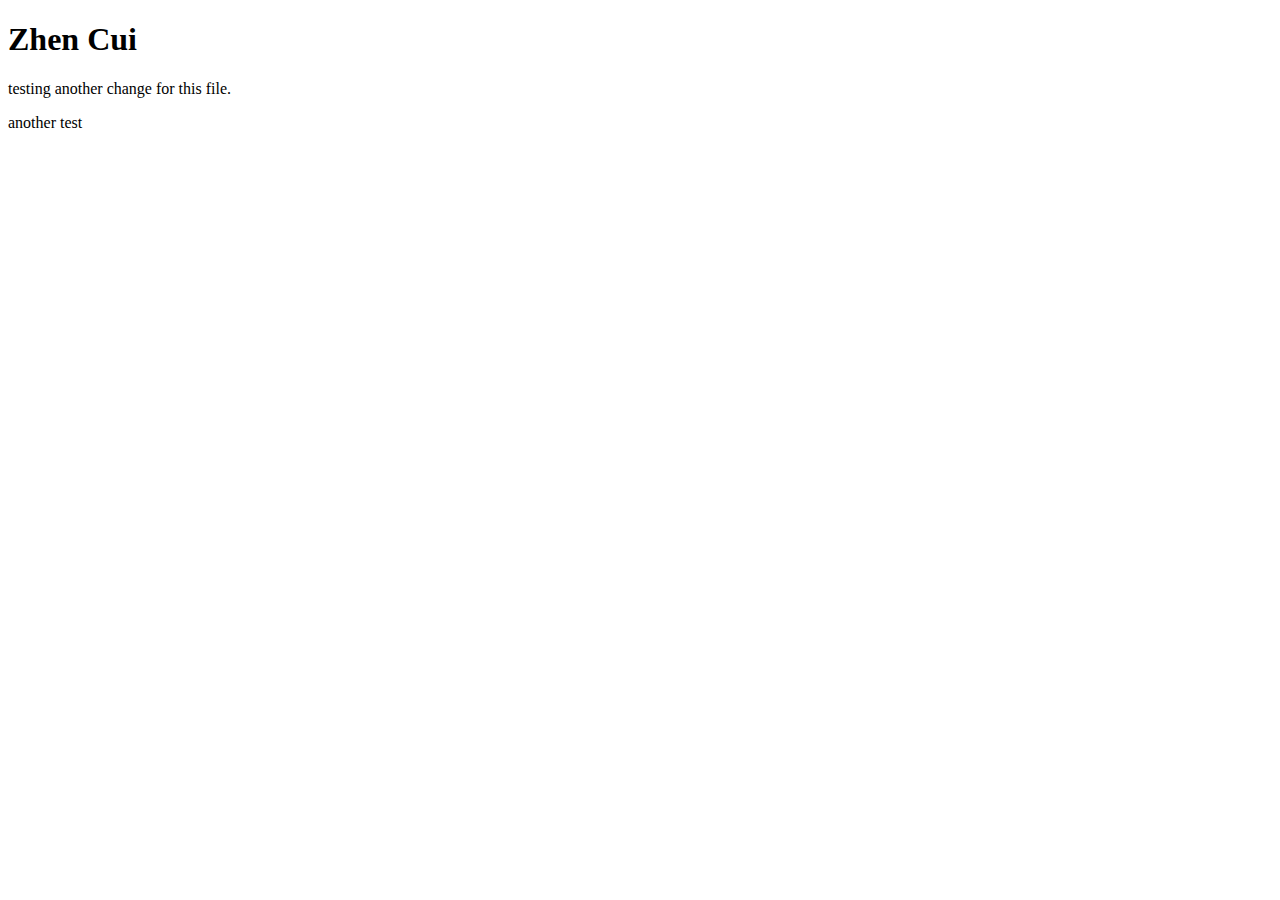
==== index.html @ ab896027 "another change" ====
<!DOCTYPE html>
<html lang="en">
<head>
    <meta charset="UTF-8">
    <meta name="viewport" content="width=<device-width>, initial-scale=1.0">
    <meta http-equiv="X-UA-Compatible" content="ie=edge">
    <title>Document</title>
</head>
<body>
    <h1>Zhen Cui</h1>
    <p>testing another change for this file.</p>
    <p>another test</p>
</body>
</html>
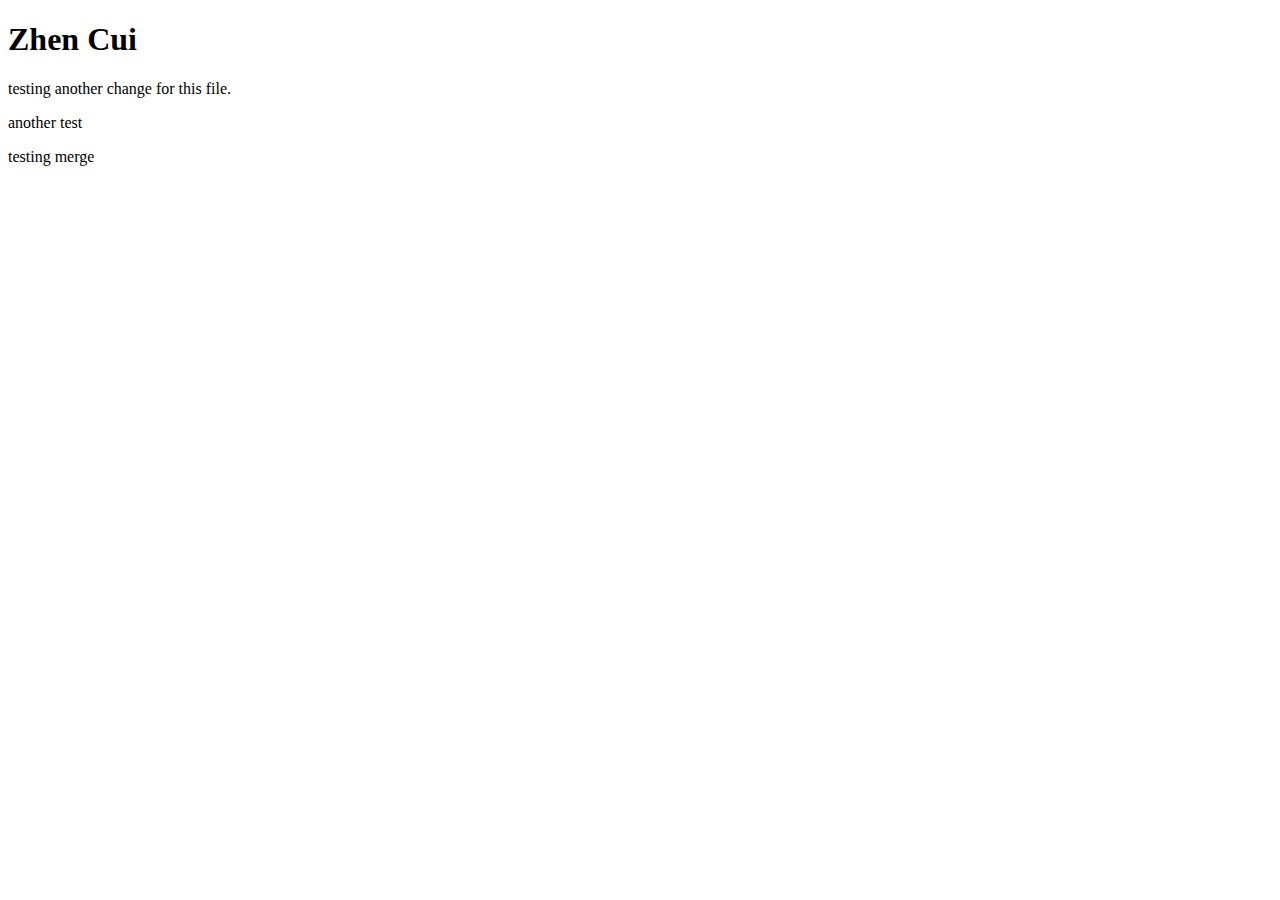
==== commit 3f7bbbbe: "Update index.html" ====
--- a/index.html
+++ b/index.html
@@ -10,5 +10,6 @@
     <h1>Zhen Cui</h1>
     <p>testing another change for this file.</p>
     <p>another test</p>
+    <p>testing merge</p>
 </body>
 </html>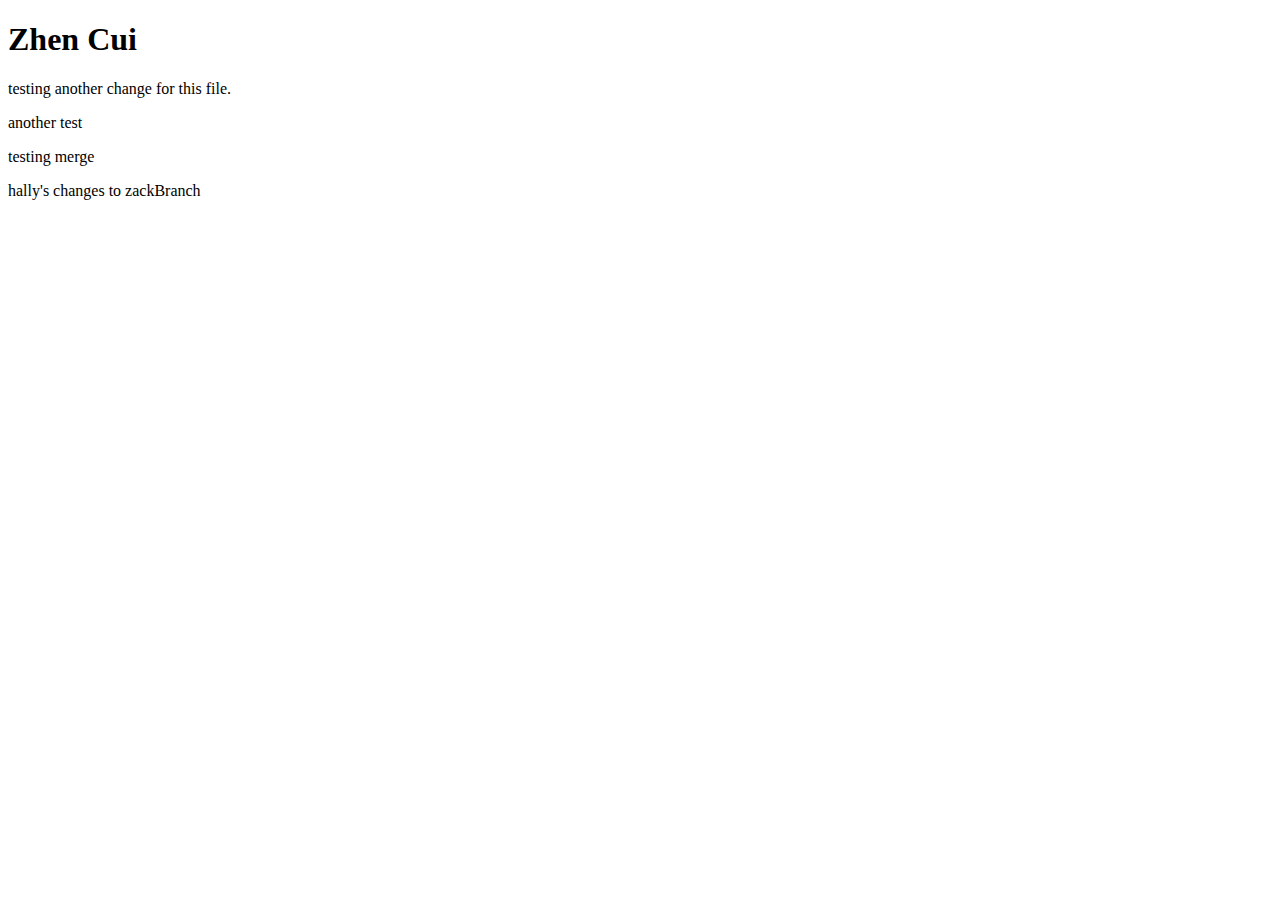
==== commit 0334d78c: "updating zackBranch" ====
--- a/index.html
+++ b/index.html
@@ -11,5 +11,6 @@
     <p>testing another change for this file.</p>
     <p>another test</p>
     <p>testing merge</p>
+    <p>hally's changes to zackBranch</p>
 </body>
 </html>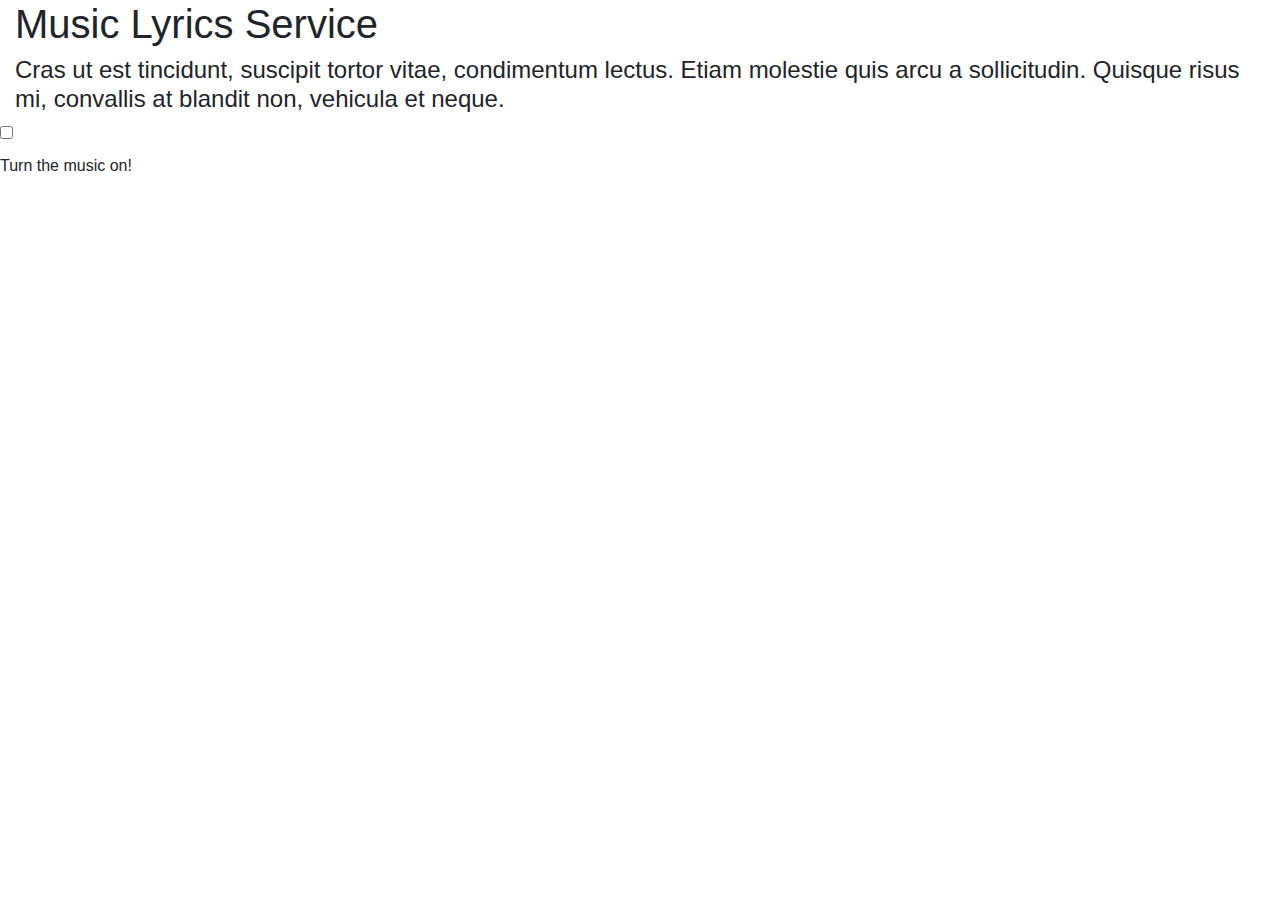
==== commit c2b0e5f8: "updated html file" ====
--- a/index.html
+++ b/index.html
@@ -1,16 +1,48 @@
-<!DOCTYPE html>
-<html lang="en">
-<head>
-    <meta charset="UTF-8">
-    <meta name="viewport" content="width=<device-width>, initial-scale=1.0">
-    <meta http-equiv="X-UA-Compatible" content="ie=edge">
-    <title>Document</title>
-</head>
-<body>
-    <h1>Zhen Cui</h1>
-    <p>testing another change for this file.</p>
-    <p>another test</p>
-    <p>testing merge</p>
-    <p>hally's changes to zackBranch</p>
-</body>
+<!DOCTYPE html>
+<html lang="en">
+<head>
+    <meta charset="UTF-8">
+    <meta name="viewport" content="width=device-width, initial-scale=1.0">
+    <meta http-equiv="X-UA-Compatible" content="ie=edge">
+    <title>Music & Lyrics</title>
+
+    <!-- bootstrap css -->
+    <link rel="stylesheet" href="https://stackpath.bootstrapcdn.com/bootstrap/4.3.1/css/bootstrap.min.css" integrity="sha384-ggOyR0iXCbMQv3Xipma34MD+dH/1fQ784/j6cY/iJTQUOhcWr7x9JvoRxT2MZw1T" crossorigin="anonymous">
+    
+    <!-- custom css -->
+    <link rel="stylesheet" href="assets/css/index.css">
+</head>
+<body>
+    
+    <div class="container-fluid intro-container">
+        <div class="intro-background"></div>
+        <h1>Music Lyrics Service</h1>
+        <!-- change this later -->
+        <h4>Cras ut est tincidunt, suscipit tortor vitae, condimentum lectus. 
+            Etiam molestie quis arcu a sollicitudin. Quisque risus mi, convallis 
+            at blandit non, vehicula et neque.
+        </h4>
+    </div>
+
+    <label class="switch-container">
+        <input type="checkbox">
+        <span class="switch-button"></span>
+    </label>
+
+    <p id="on-label">Turn the music on!</p>
+    
+
+    <!-- footer -->
+
+    <!-- bootstrap js -->
+    <script src="https://code.jquery.com/jquery-3.3.1.slim.min.js" integrity="sha384-q8i/X+965DzO0rT7abK41JStQIAqVgRVzpbzo5smXKp4YfRvH+8abtTE1Pi6jizo" crossorigin="anonymous"></script>
+    <script src="https://cdnjs.cloudflare.com/ajax/libs/popper.js/1.14.7/umd/popper.min.js" integrity="sha384-UO2eT0CpHqdSJQ6hJty5KVphtPhzWj9WO1clHTMGa3JDZwrnQq4sF86dIHNDz0W1" crossorigin="anonymous"></script>
+    <script src="https://stackpath.bootstrapcdn.com/bootstrap/4.3.1/js/bootstrap.min.js" integrity="sha384-JjSmVgyd0p3pXB1rRibZUAYoIIy6OrQ6VrjIEaFf/nJGzIxFDsf4x0xIM+B07jRM" crossorigin="anonymous"></script>
+
+    <!-- jQuery CDN -->
+    <script src="https://code.jquery.com/jquery-3.4.1.min.js" integrity="sha256-CSXorXvZcTkaix6Yvo6HppcZGetbYMGWSFlBw8HfCJo=" crossorigin="anonymous"></script>
+
+    <!-- custom js -->
+    <script src="assets/javascript/index.js"></script>
+</body>
 </html>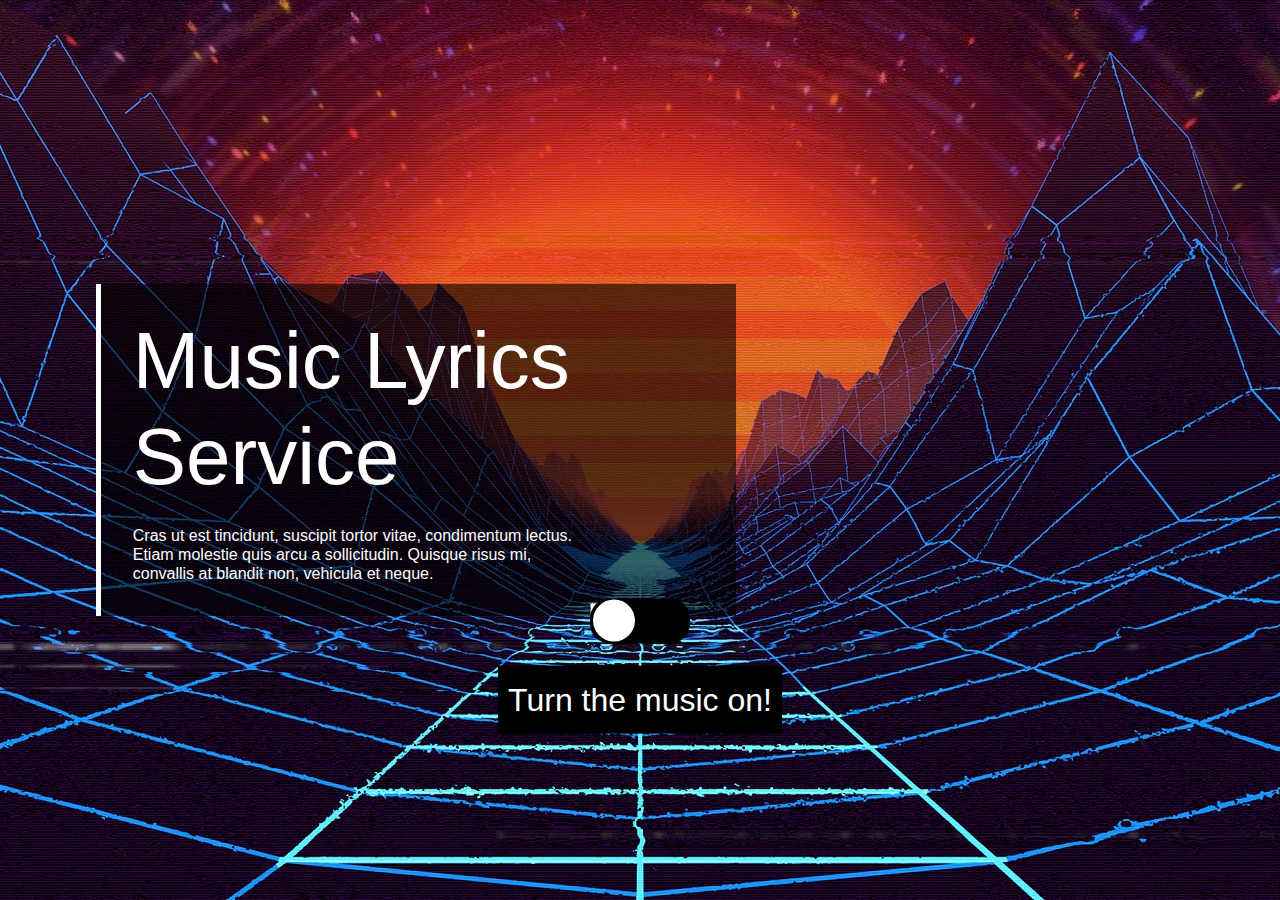
==== commit f3fd0e34: "changed file name" ====
--- a/index.html
+++ b/index.html
@@ -1,48 +1,48 @@
-<!DOCTYPE html>
-<html lang="en">
-<head>
-    <meta charset="UTF-8">
-    <meta name="viewport" content="width=device-width, initial-scale=1.0">
-    <meta http-equiv="X-UA-Compatible" content="ie=edge">
-    <title>Music & Lyrics</title>
-
-    <!-- bootstrap css -->
-    <link rel="stylesheet" href="https://stackpath.bootstrapcdn.com/bootstrap/4.3.1/css/bootstrap.min.css" integrity="sha384-ggOyR0iXCbMQv3Xipma34MD+dH/1fQ784/j6cY/iJTQUOhcWr7x9JvoRxT2MZw1T" crossorigin="anonymous">
-    
-    <!-- custom css -->
-    <link rel="stylesheet" href="assets/css/index.css">
-</head>
-<body>
-    
-    <div class="container-fluid intro-container">
-        <div class="intro-background"></div>
-        <h1>Music Lyrics Service</h1>
-        <!-- change this later -->
-        <h4>Cras ut est tincidunt, suscipit tortor vitae, condimentum lectus. 
-            Etiam molestie quis arcu a sollicitudin. Quisque risus mi, convallis 
-            at blandit non, vehicula et neque.
-        </h4>
-    </div>
-
-    <label class="switch-container">
-        <input type="checkbox">
-        <span class="switch-button"></span>
-    </label>
-
-    <p id="on-label">Turn the music on!</p>
-    
-
-    <!-- footer -->
-
-    <!-- bootstrap js -->
-    <script src="https://code.jquery.com/jquery-3.3.1.slim.min.js" integrity="sha384-q8i/X+965DzO0rT7abK41JStQIAqVgRVzpbzo5smXKp4YfRvH+8abtTE1Pi6jizo" crossorigin="anonymous"></script>
-    <script src="https://cdnjs.cloudflare.com/ajax/libs/popper.js/1.14.7/umd/popper.min.js" integrity="sha384-UO2eT0CpHqdSJQ6hJty5KVphtPhzWj9WO1clHTMGa3JDZwrnQq4sF86dIHNDz0W1" crossorigin="anonymous"></script>
-    <script src="https://stackpath.bootstrapcdn.com/bootstrap/4.3.1/js/bootstrap.min.js" integrity="sha384-JjSmVgyd0p3pXB1rRibZUAYoIIy6OrQ6VrjIEaFf/nJGzIxFDsf4x0xIM+B07jRM" crossorigin="anonymous"></script>
-
-    <!-- jQuery CDN -->
-    <script src="https://code.jquery.com/jquery-3.4.1.min.js" integrity="sha256-CSXorXvZcTkaix6Yvo6HppcZGetbYMGWSFlBw8HfCJo=" crossorigin="anonymous"></script>
-
-    <!-- custom js -->
-    <script src="assets/javascript/index.js"></script>
-</body>
+<!DOCTYPE html>
+<html lang="en">
+<head>
+    <meta charset="UTF-8">
+    <meta name="viewport" content="width=device-width, initial-scale=1.0">
+    <meta http-equiv="X-UA-Compatible" content="ie=edge">
+    <title>Music & Lyrics</title>
+
+    <!-- bootstrap css -->
+    <link rel="stylesheet" href="https://stackpath.bootstrapcdn.com/bootstrap/4.3.1/css/bootstrap.min.css" integrity="sha384-ggOyR0iXCbMQv3Xipma34MD+dH/1fQ784/j6cY/iJTQUOhcWr7x9JvoRxT2MZw1T" crossorigin="anonymous">
+    
+    <!-- custom css -->
+    <link rel="stylesheet" href="assets/css/front.css">
+</head>
+<body>
+    
+    <div class="container-fluid intro-container">
+        <div class="intro-background"></div>
+        <h1>Music Lyrics Service</h1>
+        <!-- change this later -->
+        <h4>Cras ut est tincidunt, suscipit tortor vitae, condimentum lectus. 
+            Etiam molestie quis arcu a sollicitudin. Quisque risus mi, convallis 
+            at blandit non, vehicula et neque.
+        </h4>
+    </div>
+
+    <label class="switch-container">
+        <input type="checkbox">
+        <span class="switch-button"></span>
+    </label>
+
+    <p id="on-label">Turn the music on!</p>
+    
+
+    <!-- footer -->
+
+    <!-- bootstrap js -->
+    <script src="https://code.jquery.com/jquery-3.3.1.slim.min.js" integrity="sha384-q8i/X+965DzO0rT7abK41JStQIAqVgRVzpbzo5smXKp4YfRvH+8abtTE1Pi6jizo" crossorigin="anonymous"></script>
+    <script src="https://cdnjs.cloudflare.com/ajax/libs/popper.js/1.14.7/umd/popper.min.js" integrity="sha384-UO2eT0CpHqdSJQ6hJty5KVphtPhzWj9WO1clHTMGa3JDZwrnQq4sF86dIHNDz0W1" crossorigin="anonymous"></script>
+    <script src="https://stackpath.bootstrapcdn.com/bootstrap/4.3.1/js/bootstrap.min.js" integrity="sha384-JjSmVgyd0p3pXB1rRibZUAYoIIy6OrQ6VrjIEaFf/nJGzIxFDsf4x0xIM+B07jRM" crossorigin="anonymous"></script>
+
+    <!-- jQuery CDN -->
+    <script src="https://code.jquery.com/jquery-3.4.1.min.js" integrity="sha256-CSXorXvZcTkaix6Yvo6HppcZGetbYMGWSFlBw8HfCJo=" crossorigin="anonymous"></script>
+
+    <!-- custom js -->
+    <script src="assets/javascript/index.js"></script>
+</body>
 </html>--- a/assets/css/front.css
+++ b/assets/css/front.css
@@ -0,0 +1,116 @@
+html, body{
+    padding: 0%;
+    margin: 0%;
+    background-image: url('../images/background-home.jpg');
+    background-position: top;
+    background-repeat: no-repeat;
+}
+.intro-container{
+    position: absolute;
+    top: 50%;
+    left: 15%;
+    transform: translate(-15%, -50%);
+    /*background-color: red;*/
+    width: 50%;
+    /* z-index: 1; */
+    padding: 0%;
+    border-left: 5px solid #FFFFFF;
+}
+.intro-background{
+    position: absolute;
+    background-color: #000000;
+    height: 100%;
+    width: 100%;
+    z-index: -1;
+    opacity: 0.6;
+}
+h1{
+    color: #FFFFFF;
+    margin: 2.5% 5%;
+    font-size: 5em;
+    padding: 2% 0px;
+}
+h4{
+    color: #FFFFFF;
+    margin: -20px auto 20px 5%;
+    font-size: 1em;
+    width: 70%;
+    padding: 2% 0px;
+}
+
+/*.switch-container {
+    /* position: absolute;
+    top: 70%;
+    left: 50%;
+    transform: translate(-50%, -70%); */
+    /* padding: 10px 55px;
+    border-radius: 25px;
+    font-weight: bold; 
+}
+
+
+/* switch box / container */
+.switch-container{
+    width: 100px;
+    height: 45px;
+    /* position: relative; */
+    position: absolute;
+    top: 70%;
+    left: 50%;
+    transform: translate(-50%, -70%);
+    display: inline-block;
+  }
+  /* hiding the actual checkbox */
+  input{
+    display: inline-block;
+  }
+  /* the main switch */
+  .switch-button{
+    border-radius: 20px;
+    position: absolute;
+    top: 0;
+    bottom: 0;
+    left: 0;
+    right: 0;
+    transition: .4s;
+    cursor: pointer;
+    background-color: black;
+    
+  }
+  .switch-button:before{
+    content: "";
+    background-color: white;
+    height: 42px;
+    width: 42px;
+    left: 3px;
+    bottom: 2px;
+    position: absolute;
+    transition: .4s;
+    border-radius: 50%;
+  }
+  input:checked + .switch-button {
+    background-color: limegreen;
+    color: white;
+  }
+  
+  input:focus + .switch-button {
+    box-shadow: 0 0 1px #2196F3;
+  }
+  input:checked + .switch-button:before {
+    -webkit-transform: translateX(53px);
+    -ms-transform: translateX(53px);
+    transform: translateX(53px);
+  }
+  
+
+  #on-label{
+      color: #FFFFFF;
+      position: absolute;
+      top: 80%;
+      left: 50%;
+      transform: translate(-50%, -80%);
+      font-size: 2em;
+      background-color: #000000;
+      padding: 10px;
+  }
+
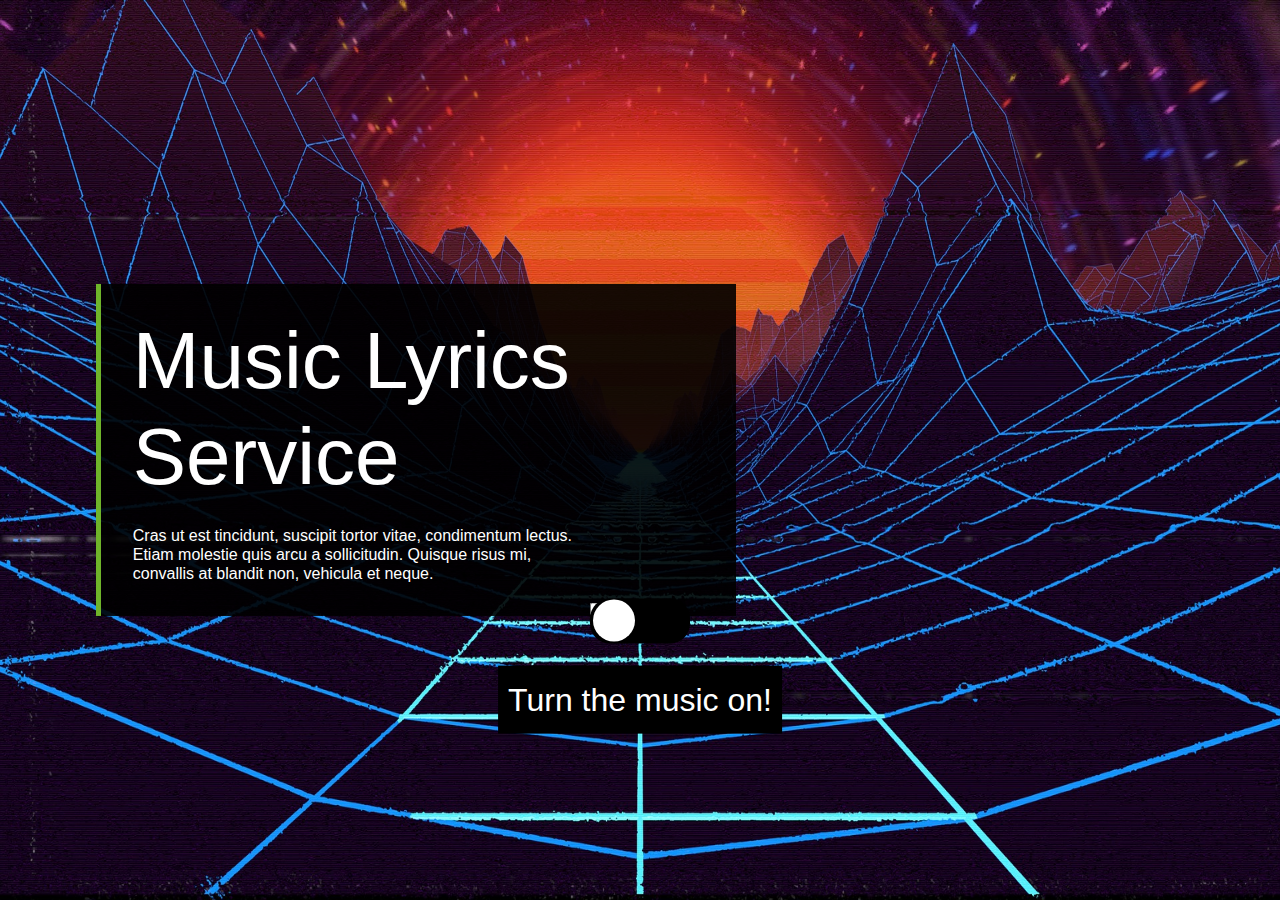
==== commit ee6b30e9: "updated files" ====
--- a/index.html
+++ b/index.html
@@ -4,7 +4,7 @@
     <meta charset="UTF-8">
     <meta name="viewport" content="width=device-width, initial-scale=1.0">
     <meta http-equiv="X-UA-Compatible" content="ie=edge">
-    <title>Music & Lyrics</title>
+    <title>MLS - Home</title>
 
     <!-- bootstrap css -->
     <link rel="stylesheet" href="https://stackpath.bootstrapcdn.com/bootstrap/4.3.1/css/bootstrap.min.css" integrity="sha384-ggOyR0iXCbMQv3Xipma34MD+dH/1fQ784/j6cY/iJTQUOhcWr7x9JvoRxT2MZw1T" crossorigin="anonymous">
--- a/assets/css/front.css
+++ b/assets/css/front.css
@@ -3,7 +3,7 @@
     margin: 0%;
     background-image: url('../images/background-home.jpg');
     background-position: top;
-    background-repeat: no-repeat;
+    background-repeat: no-repeat;background-size: 100vw 100vh;
 }
 .intro-container{
     position: absolute;
@@ -14,7 +14,8 @@
     width: 50%;
     /* z-index: 1; */
     padding: 0%;
-    border-left: 5px solid #FFFFFF;
+    border-left: 5px solid #6fb42a;
+    
 }
 .intro-background{
     position: absolute;
@@ -22,7 +23,7 @@
     height: 100%;
     width: 100%;
     z-index: -1;
-    opacity: 0.6;
+    opacity: 0.9;
 }
 h1{
     color: #FFFFFF;
@@ -113,4 +114,11 @@
       background-color: #000000;
       padding: 10px;
   }
-
+  @media screen and (max-width: 1024px){
+    .intro-container{
+    position: absolute;
+    left:50%;
+    transform: translateX(-50%);
+    width:90%;
+    }
+ }
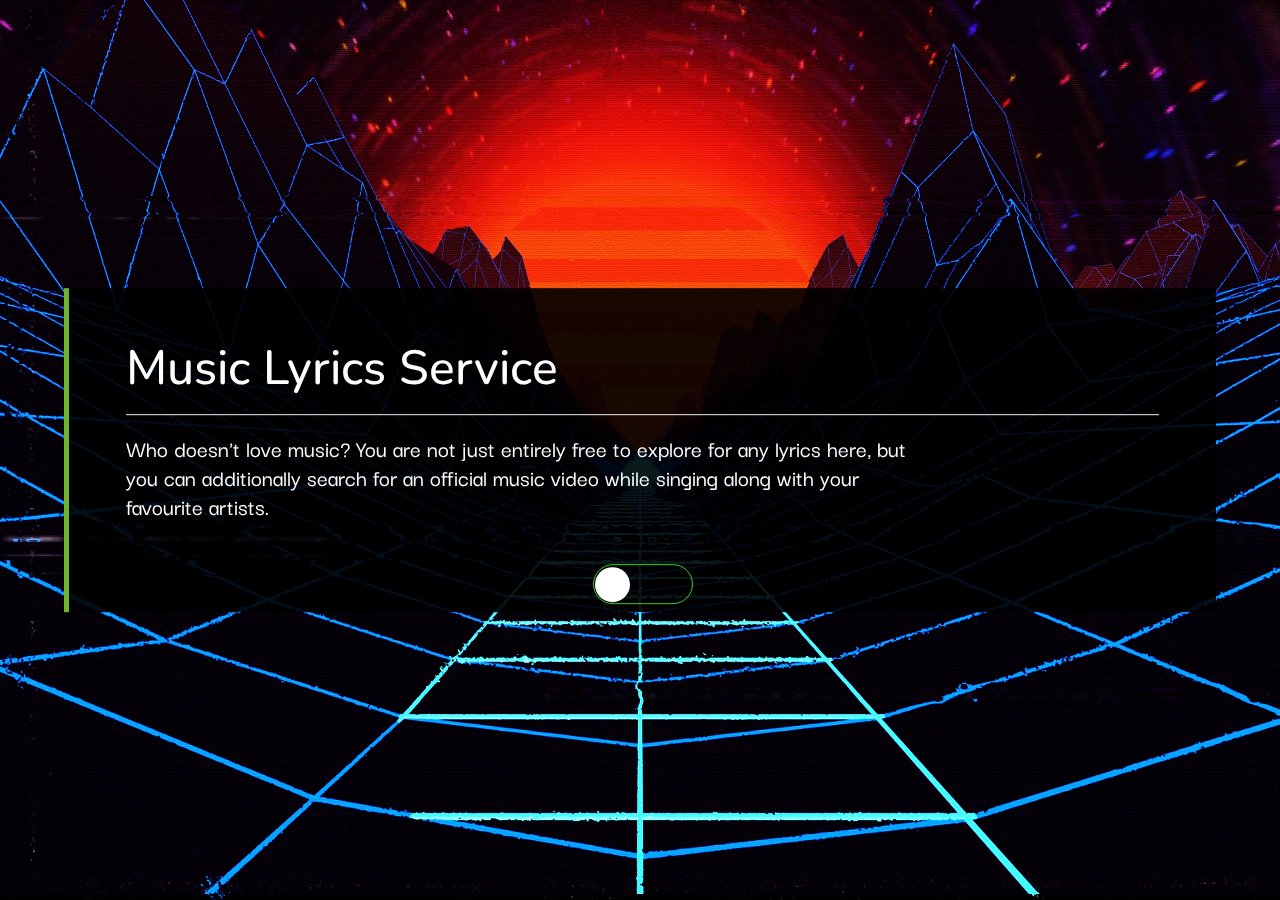
==== commit 8674163a: "files updated" ====
--- a/index.html
+++ b/index.html
@@ -1,5 +1,6 @@
 <!DOCTYPE html>
 <html lang="en">
+
 <head>
     <meta charset="UTF-8">
     <meta name="viewport" content="width=device-width, initial-scale=1.0">
@@ -7,42 +8,56 @@
     <title>MLS - Home</title>
 
     <!-- bootstrap css -->
-    <link rel="stylesheet" href="https://stackpath.bootstrapcdn.com/bootstrap/4.3.1/css/bootstrap.min.css" integrity="sha384-ggOyR0iXCbMQv3Xipma34MD+dH/1fQ784/j6cY/iJTQUOhcWr7x9JvoRxT2MZw1T" crossorigin="anonymous">
-    
+    <link rel="stylesheet" href="https://stackpath.bootstrapcdn.com/bootstrap/4.3.1/css/bootstrap.min.css"
+        integrity="sha384-ggOyR0iXCbMQv3Xipma34MD+dH/1fQ784/j6cY/iJTQUOhcWr7x9JvoRxT2MZw1T" crossorigin="anonymous">
+
+    <!-- google fonts -->
+    <link href="https://fonts.googleapis.com/css?family=Darker+Grotesque|Nunito&display=swap" rel="stylesheet">
+
+
+    <link rel="stylesheet" href="assets/css/glitch-effect.css">
     <!-- custom css -->
     <link rel="stylesheet" href="assets/css/front.css">
+
 </head>
+
 <body>
-    
+    <div class="glitch-box"></div>
     <div class="container-fluid intro-container">
         <div class="intro-background"></div>
         <h1>Music Lyrics Service</h1>
-        <!-- change this later -->
-        <h4>Cras ut est tincidunt, suscipit tortor vitae, condimentum lectus. 
-            Etiam molestie quis arcu a sollicitudin. Quisque risus mi, convallis 
-            at blandit non, vehicula et neque.
+        <hr>
+        <h4>
+            Who doesn't love music? You are not just entirely free to explore for any lyrics here,
+            but you can additionally search for an official music video while singing along with your favourite artists.
         </h4>
+
+        <div class="container-fluid toggle-btn" title="Turn the music on!">
+            <label class="switch-container">
+                <input type="checkbox">
+                <span class="switch-button"></span>
+            </label>
+        </div>
     </div>
 
-    <label class="switch-container">
-        <input type="checkbox">
-        <span class="switch-button"></span>
-    </label>
-
-    <p id="on-label">Turn the music on!</p>
-    
-
-    <!-- footer -->
 
     <!-- bootstrap js -->
-    <script src="https://code.jquery.com/jquery-3.3.1.slim.min.js" integrity="sha384-q8i/X+965DzO0rT7abK41JStQIAqVgRVzpbzo5smXKp4YfRvH+8abtTE1Pi6jizo" crossorigin="anonymous"></script>
-    <script src="https://cdnjs.cloudflare.com/ajax/libs/popper.js/1.14.7/umd/popper.min.js" integrity="sha384-UO2eT0CpHqdSJQ6hJty5KVphtPhzWj9WO1clHTMGa3JDZwrnQq4sF86dIHNDz0W1" crossorigin="anonymous"></script>
-    <script src="https://stackpath.bootstrapcdn.com/bootstrap/4.3.1/js/bootstrap.min.js" integrity="sha384-JjSmVgyd0p3pXB1rRibZUAYoIIy6OrQ6VrjIEaFf/nJGzIxFDsf4x0xIM+B07jRM" crossorigin="anonymous"></script>
+    <script src="https://code.jquery.com/jquery-3.3.1.slim.min.js"
+        integrity="sha384-q8i/X+965DzO0rT7abK41JStQIAqVgRVzpbzo5smXKp4YfRvH+8abtTE1Pi6jizo" crossorigin="anonymous">
+    </script>
+    <script src="https://cdnjs.cloudflare.com/ajax/libs/popper.js/1.14.7/umd/popper.min.js"
+        integrity="sha384-UO2eT0CpHqdSJQ6hJty5KVphtPhzWj9WO1clHTMGa3JDZwrnQq4sF86dIHNDz0W1" crossorigin="anonymous">
+    </script>
+    <script src="https://stackpath.bootstrapcdn.com/bootstrap/4.3.1/js/bootstrap.min.js"
+        integrity="sha384-JjSmVgyd0p3pXB1rRibZUAYoIIy6OrQ6VrjIEaFf/nJGzIxFDsf4x0xIM+B07jRM" crossorigin="anonymous">
+    </script>
 
     <!-- jQuery CDN -->
-    <script src="https://code.jquery.com/jquery-3.4.1.min.js" integrity="sha256-CSXorXvZcTkaix6Yvo6HppcZGetbYMGWSFlBw8HfCJo=" crossorigin="anonymous"></script>
+    <script src="https://code.jquery.com/jquery-3.4.1.min.js"
+        integrity="sha256-CSXorXvZcTkaix6Yvo6HppcZGetbYMGWSFlBw8HfCJo=" crossorigin="anonymous"></script>
 
     <!-- custom js -->
     <script src="assets/javascript/index.js"></script>
 </body>
+
 </html>--- a/assets/css/glitch-effect.css
+++ b/assets/css/glitch-effect.css
@@ -0,0 +1,75 @@
+/* 
+	Source Title: Pure CSS Glitch Animation Effects
+	Source Link: http://www.onlinetutorialsweb.com/pure-css-glitch-animation-effects-glitch-effect-images-tutorial/
+*/
+.glitch-box {
+	position: relative;
+	width: 100%;
+	height: 100vh;
+	background: url(../images/background-home.jpg);
+	background-repeat: no-repeat;
+	background-size: 100% 100%;
+}
+
+.glitch-box:before {
+	content: '';
+	position: absolute;
+	top: 0;
+	left: 0;
+	width: 100%;
+	height: 100%;
+	background: url(../images/background-home.jpg);
+	background-repeat: no-repeat;
+	background-size: 100% 100%;
+	mix-blend-mode: hard-light;
+	
+	animation: animate 1s alternate infinite;
+}
+@keyframes animate {
+	0%
+	{
+		background-position: 0 0;
+		filter: hue-rotate(0deg);
+	}
+	10%
+	{
+		background-position: 5px 0;
+	}
+	20%
+	{
+		background-position: -5px 0;
+	}
+	30%
+	{
+		background-position: 15px 0;
+	}
+	40%
+	{
+		background-position: -5px 0;
+	}
+	50%
+	{
+		background-position: -25px 0;
+	}
+	60%
+	{
+		background-position: -50px 0;
+	}
+	70%
+	{
+		background-position: 0 -20px;
+	}
+	80%
+	{
+		background-position: -60px -20px;
+	}
+	81%
+	{
+		background-position: 0 0;
+	}
+	100%
+	{
+		background-position: 0 0;
+		filter: hue-rotate(360deg);
+	}
+}--- a/assets/css/front.css
+++ b/assets/css/front.css
@@ -1,124 +1,112 @@
-html, body{
-    padding: 0%;
-    margin: 0%;
-    background-image: url('../images/background-home.jpg');
-    background-position: top;
-    background-repeat: no-repeat;background-size: 100vw 100vh;
-}
-.intro-container{
-    position: absolute;
-    top: 50%;
-    left: 15%;
-    transform: translate(-15%, -50%);
-    /*background-color: red;*/
-    width: 50%;
-    /* z-index: 1; */
-    padding: 0%;
-    border-left: 5px solid #6fb42a;
-    
-}
-.intro-background{
-    position: absolute;
-    background-color: #000000;
-    height: 100%;
-    width: 100%;
-    z-index: -1;
-    opacity: 0.9;
-}
-h1{
-    color: #FFFFFF;
-    margin: 2.5% 5%;
-    font-size: 5em;
-    padding: 2% 0px;
-}
-h4{
-    color: #FFFFFF;
-    margin: -20px auto 20px 5%;
-    font-size: 1em;
-    width: 70%;
-    padding: 2% 0px;
+html,
+body {
+  padding: 0%;
+  margin: 0%;
 }
 
-/*.switch-container {
-    /* position: absolute;
-    top: 70%;
-    left: 50%;
-    transform: translate(-50%, -70%); */
-    /* padding: 10px 55px;
-    border-radius: 25px;
-    font-weight: bold; 
+.intro-container {
+  position: absolute;
+  top: 50%;
+  left: 50%;
+  transform: translate(-50%, -50%);
+  width: 90%;
+  padding: 0;
+  border-left: 5px solid #6fb42a;
 }
 
+.intro-background {
+  position: absolute;
+  background-color: #000000;
+  height: 100%;
+  width: 100%;
+  z-index: -1;
+  opacity: 0.9;
+}
+
+hr {
+  background-color: #FFFFFF;
+  width: 90%;
+  margin-top: -3%;
+}
+
+h1 {
+  color: #FFFFFF;
+  margin: 2.5% 5%;
+  font-size: 3rem;
+  padding: 2% 0px;
+  font-family: 'Nunito', sans-serif;
+}
+
+h4 {
+  color: #FFFFFF;
+  margin: -20px auto 20px 5%;
+  font-size: 1.5rem;
+  width: 70%;
+  padding: 2% 0px;
+  font-family: 'Darker Grotesque', sans-serif;
+}
+
+.toggle-btn {
+  text-align: center;
+}
 
 /* switch box / container */
-.switch-container{
-    width: 100px;
-    height: 45px;
-    /* position: relative; */
-    position: absolute;
-    top: 70%;
-    left: 50%;
-    transform: translate(-50%, -70%);
-    display: inline-block;
-  }
-  /* hiding the actual checkbox */
-  input{
-    display: inline-block;
-  }
-  /* the main switch */
-  .switch-button{
-    border-radius: 20px;
-    position: absolute;
-    top: 0;
-    bottom: 0;
-    left: 0;
-    right: 0;
-    transition: .4s;
-    cursor: pointer;
-    background-color: black;
-    
-  }
-  .switch-button:before{
-    content: "";
-    background-color: white;
-    height: 42px;
-    width: 42px;
-    left: 3px;
-    bottom: 2px;
-    position: absolute;
-    transition: .4s;
-    border-radius: 50%;
-  }
-  input:checked + .switch-button {
-    background-color: limegreen;
-    color: white;
-  }
-  
-  input:focus + .switch-button {
-    box-shadow: 0 0 1px #2196F3;
-  }
-  input:checked + .switch-button:before {
-    -webkit-transform: translateX(53px);
-    -ms-transform: translateX(53px);
-    transform: translateX(53px);
-  }
-  
+.switch-container {
+  width: 100px;
+  height: 40px;
+  position: relative;
+  display: inline-block;
+  border-radius: 20px;
+  border: 1px solid limegreen;
+}
 
-  #on-label{
-      color: #FFFFFF;
-      position: absolute;
-      top: 80%;
-      left: 50%;
-      transform: translate(-50%, -80%);
-      font-size: 2em;
-      background-color: #000000;
-      padding: 10px;
-  }
-  @media screen and (max-width: 1024px){
-    .intro-container{
-    position: absolute;
-    left:50%;
-    transform: translateX(-50%);
-    width:90%;
-    }
- }
+/* the main switch */
+.switch-button {
+  width: 100px;
+  height: 40px;
+  position: relative;
+  display: inline-block;
+}
+
+input {
+  display: none;
+}
+
+.switch-button:before {
+  content: "";
+  background-color: white;
+  height: 35px;
+  width: 35px;
+  left: 1px;
+  bottom: 3px;
+  position: absolute;
+  transition: .5s;
+  border-radius: 50%;
+}
+
+input:checked+.switch-button {
+  background-color: limegreen;
+  color: white;
+  border-radius: 20px;
+}
+
+input:focus+.switch-button {
+  box-shadow: 0 0 1px #2196F3;
+}
+
+input:checked+.switch-button:before {
+  -webkit-transform: translateX(62px);
+  -ms-transform: translateX(62px);
+  transform: translateX(62px);
+}
+
+#on-label {
+  color: #FFFFFF;
+  position: absolute;
+  top: 80%;
+  left: 50%;
+  transform: translate(-50%, -80%);
+  font-size: 2em;
+  background-color: #000000;
+  padding: 10px;
+}
